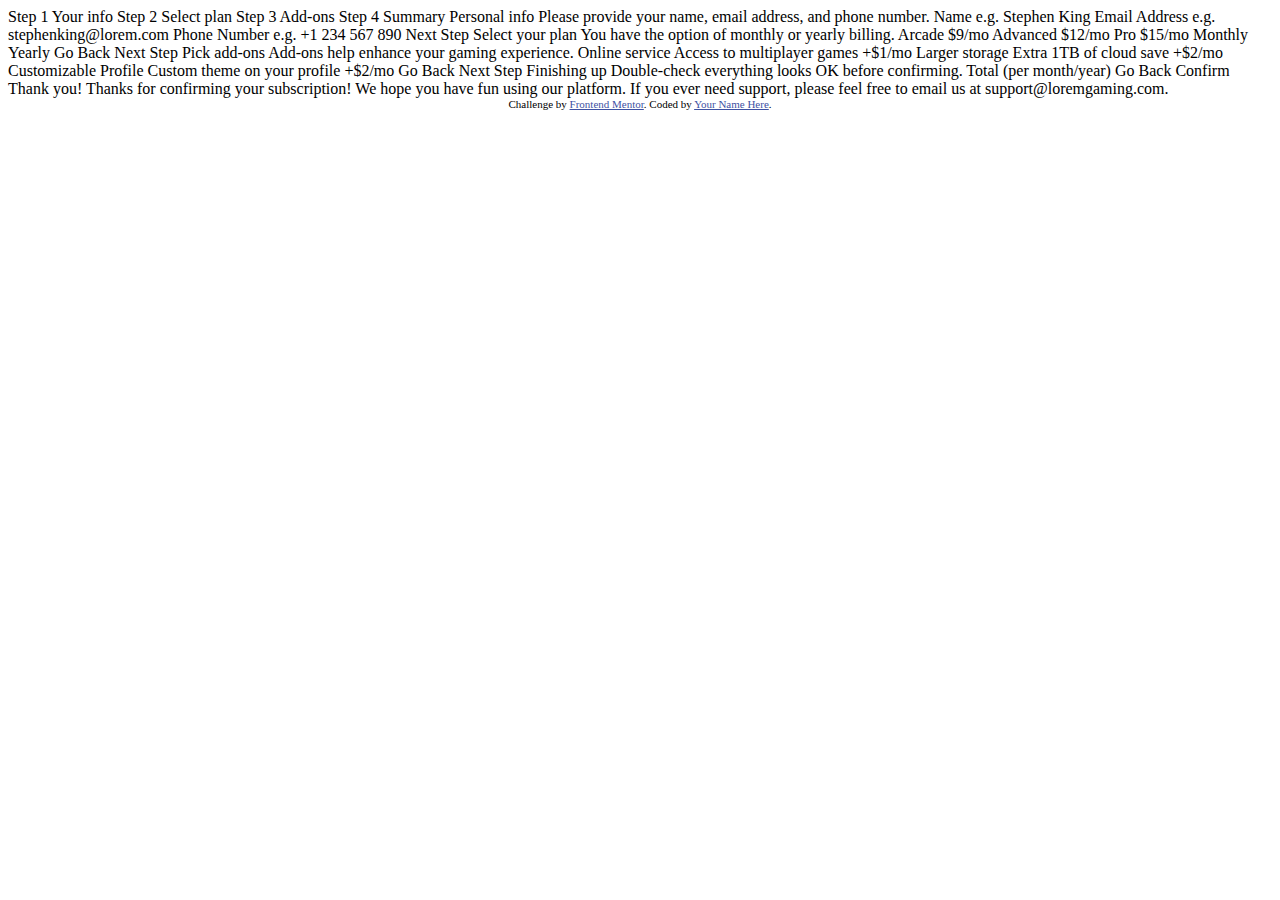
==== index.html @ d8059295 "Initial commit" ====
<!DOCTYPE html>
<html lang="en">
<head>
  <meta charset="UTF-8">
  <meta name="viewport" content="width=device-width, initial-scale=1.0"> <!-- displays site properly based on user's device -->

  <link rel="icon" type="image/png" sizes="32x32" href="./assets/images/favicon-32x32.png">
  
  <title>Frontend Mentor | Multi-step form</title>

  <!-- Feel free to remove these styles or customise in your own stylesheet 👍 -->
  <style>
    .attribution { font-size: 11px; text-align: center; }
    .attribution a { color: hsl(228, 45%, 44%); }
  </style>
</head>
<body>

  <!-- Sidebar start -->

  Step 1
  Your info

  Step 2
  Select plan

  Step 3
  Add-ons

  Step 4
  Summary

  <!-- Sidebar end -->

  <!-- Step 1 start -->

  Personal info
  Please provide your name, email address, and phone number.

  Name
  e.g. Stephen King

  Email Address
  e.g. stephenking@lorem.com

  Phone Number
  e.g. +1 234 567 890

  Next Step

  <!-- Step 1 end -->

  <!-- Step 2 start -->

  Select your plan
  You have the option of monthly or yearly billing.

  Arcade
  $9/mo

  Advanced
  $12/mo

  Pro
  $15/mo

  Monthly
  Yearly

  Go Back
  Next Step

  <!-- Step 2 end -->

  <!-- Step 3 start -->

  Pick add-ons
  Add-ons help enhance your gaming experience.

  Online service
  Access to multiplayer games
  +$1/mo

  Larger storage
  Extra 1TB of cloud save
  +$2/mo

  Customizable Profile
  Custom theme on your profile
  +$2/mo

  Go Back
  Next Step

  <!-- Step 3 end -->

  <!-- Step 4 start -->

  Finishing up
  Double-check everything looks OK before confirming.

  <!-- Dynamically add subscription and add-on selections here -->

  Total (per month/year)

  Go Back
  Confirm

  <!-- Step 4 end -->

  <!-- Step 5 start -->

  Thank you!

  Thanks for confirming your subscription! We hope you have fun 
  using our platform. If you ever need support, please feel free 
  to email us at support@loremgaming.com.

  <!-- Step 5 end -->
  
  <div class="attribution">
    Challenge by <a href="https://www.frontendmentor.io?ref=challenge" target="_blank">Frontend Mentor</a>. 
    Coded by <a href="#">Your Name Here</a>.
  </div>
</body>
</html>
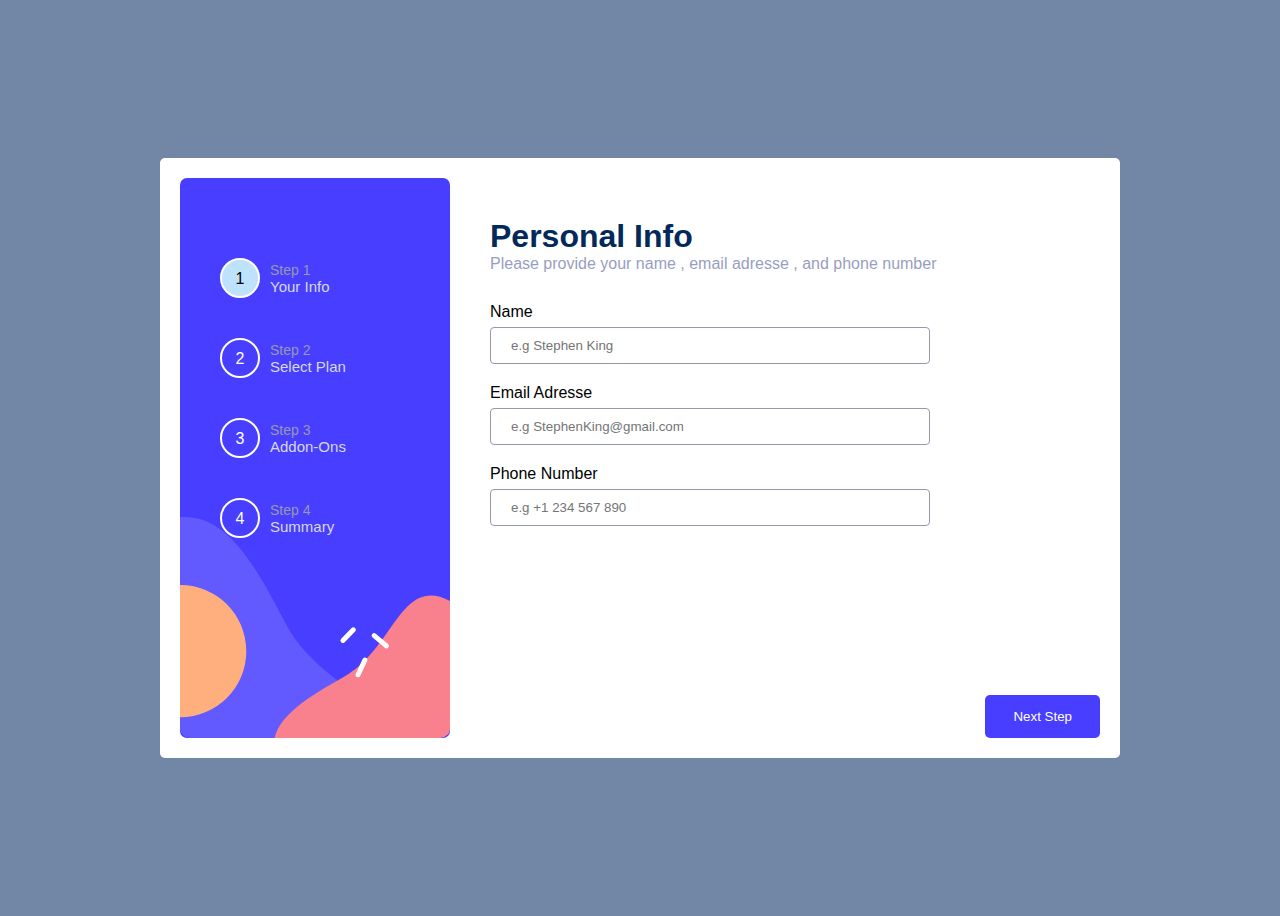
==== commit 36999007: "Update" ====
--- a/index.html
+++ b/index.html
@@ -1,126 +1,204 @@
 <!DOCTYPE html>
 <html lang="en">
 <head>
-  <meta charset="UTF-8">
-  <meta name="viewport" content="width=device-width, initial-scale=1.0"> <!-- displays site properly based on user's device -->
-
-  <link rel="icon" type="image/png" sizes="32x32" href="./assets/images/favicon-32x32.png">
-  
-  <title>Frontend Mentor | Multi-step form</title>
-
-  <!-- Feel free to remove these styles or customise in your own stylesheet 👍 -->
-  <style>
-    .attribution { font-size: 11px; text-align: center; }
-    .attribution a { color: hsl(228, 45%, 44%); }
-  </style>
+    <meta charset="UTF-8">
+    <meta name="viewport" content="width=device-width, initial-scale=1.0">
+    <link rel="stylesheet" href="style.css">
+    <title>Multi-step form</title>
 </head>
 <body>
+    <div class="Container">
+        <div class="Steps">
+            <div class="Step First">
+                <span class="activeStep">1</span>
+                <div class="Step1">
+                    <h5>Step 1</h5>
+                    <h6>Your Info</h6>
+                </div>
+            </div>
+            <div class="Step Second">
+                <span>2</span>
+                <div class="Step2">
+                    <h5>Step 2</h5>
+                    <h6>Select Plan</h6>
+                </div>
+            </div>
+            <div class="Step Third">
+                <span>3</span>
+                <div class="Step3">
+                    <h5>Step 3</h5>
+                    <h6>Addon-Ons</h6>
 
-  <!-- Sidebar start -->
+                </div>
+            </div>
+            <div class="Step Forth">
+                <span>4</span>
+                <div class="Step4">
+                    <h5>Step 4</h5>
+                    <h6>Summary</h6>
+                </div>
+            </div>
+        </div>
+        <div class="FirstStepInfo" id="StepOne">
+            <div class="Title">
+                <h1>Personal Info</h1>
+                <span>Please provide your name , email adresse , and phone number</span>
+            </div>
+            <div id="ErrMsg">
+                <!-- <h4>Error Msg</h4> -->
+            </div>
+            <form class="Inputs">
+                <div class="Ipn">
+                    <label for="">Name</label>
+                    <input id="Name" type="text" placeholder="e.g Stephen King">
+                </div>
+                <div class="Ipn">
+                    <label for="">Email Adresse</label>
+                    <input id="Mail" type="text" placeholder="e.g StephenKing@gmail.com">
+                </div>
+                <div class="Ipn">
+                    <label for="">Phone Number</label>
+                    <input id="Phone" type="text" placeholder="e.g +1 234 567 890">
+                </div>
+                <button type="submit" onclick="Submit()">Next Step</button>
 
-  Step 1
-  Your info
-
-  Step 2
-  Select plan
-
-  Step 3
-  Add-ons
-
-  Step 4
-  Summary
-
-  <!-- Sidebar end -->
-
-  <!-- Step 1 start -->
-
-  Personal info
-  Please provide your name, email address, and phone number.
-
-  Name
-  e.g. Stephen King
-
-  Email Address
-  e.g. stephenking@lorem.com
-
-  Phone Number
-  e.g. +1 234 567 890
-
-  Next Step
-
-  <!-- Step 1 end -->
-
-  <!-- Step 2 start -->
-
-  Select your plan
-  You have the option of monthly or yearly billing.
-
-  Arcade
-  $9/mo
-
-  Advanced
-  $12/mo
-
-  Pro
-  $15/mo
-
-  Monthly
-  Yearly
-
-  Go Back
-  Next Step
-
-  <!-- Step 2 end -->
-
-  <!-- Step 3 start -->
-
-  Pick add-ons
-  Add-ons help enhance your gaming experience.
-
-  Online service
-  Access to multiplayer games
-  +$1/mo
-
-  Larger storage
-  Extra 1TB of cloud save
-  +$2/mo
-
-  Customizable Profile
-  Custom theme on your profile
-  +$2/mo
-
-  Go Back
-  Next Step
-
-  <!-- Step 3 end -->
-
-  <!-- Step 4 start -->
-
-  Finishing up
-  Double-check everything looks OK before confirming.
-
-  <!-- Dynamically add subscription and add-on selections here -->
-
-  Total (per month/year)
-
-  Go Back
-  Confirm
-
-  <!-- Step 4 end -->
-
-  <!-- Step 5 start -->
-
-  Thank you!
-
-  Thanks for confirming your subscription! We hope you have fun 
-  using our platform. If you ever need support, please feel free 
-  to email us at support@loremgaming.com.
-
-  <!-- Step 5 end -->
-  
-  <div class="attribution">
-    Challenge by <a href="https://www.frontendmentor.io?ref=challenge" target="_blank">Frontend Mentor</a>. 
-    Coded by <a href="#">Your Name Here</a>.
-  </div>
+            </form>
+        </div>
+        <div class="SecondStepInfo" id="StepTwo">
+            <div class="Title">
+                <h1>Select your plan</h1>
+                <span>You have the option of monthly or yearly biling.</span>
+            </div>
+            <div id="ErrMsg">
+                <!-- <h4>Error Msg</h4> -->
+            </div>
+            <div class="Options" id="Options">
+                <!-- <div class="Opt">
+                    <input type="radio" id="Arcade" name="T">
+                    <div class="OPPT">
+                        <img src="/assets/images/icon-arcade.svg" alt="">
+                        <label for="Arcade">Arcade</label>
+                        <span>$9/mo</span>
+                    </div>
+                </div>
+                <div class="Opt">
+                    <input type="radio" id="Advanced" name="T">
+                    <div class="OPPT">
+                        <img src="/assets/images/icon-advanced.svg" alt="">
+                        <label for="Advanced">Advanced</label>
+                        <span>$9/mo</span>
+                    </div>
+                </div>
+                <div class="Opt">
+                    <input type="radio" id="Pro" name="T">
+                    <div class="OPPT">
+                        <img src="/assets/images/icon-pro.svg" alt="">
+                        <label for="Pro">Pro</label>
+                        <span>$9/mo</span>
+                    </div>
+                </div> -->
+            </div>
+            <div class="MY">
+                <div class="MO_YR">
+                    <h3>Monthly</h3>
+                    <div class="Btn_Mo_Yr" id="MY" data-value="Monthly">
+                        <div class="circle" id="circel">
+                            
+                        </div>
+                    </div>
+                    <h3>Yearly</h3>
+                </div>
+            </div>
+            <a class="bk">Back</a>
+            <button class="NS" onclick="getPlan()">Next Step</button>
+        </div>
+        <div class="ThirdtStepInfo" id="StepThree">
+            <div class="Title">
+                <h1>Pick add-ons</h1>
+                <span>Add-ons help enhance your gaming experience.</span>
+            </div>
+            <div class="Servicess" id="ServiceClass">
+                <!-- <input type="checkbox" name="" id="sv1">
+                <label for="sv1" class="Service Online">
+                    <div class="ServiceInput">
+                        <div class="Text">
+                            <h4>Online Services</h4>
+                            <span>Acces to multiplayer games</span>
+                        </div>
+                    </div>
+                    <div>
+                        <span>+$1/mo</span>
+                    </div>
+                </label>
+                <input type="checkbox" name="" id="sv2">
+                <label for="sv2" class="Service Storage">
+                    <div class="ServiceInput">
+                        <div class="Text">
+                            <h4>Larger Storage</h4>
+                            <span>Extra 1TB of cloud save</span>
+                        </div>
+                    </div>
+                    <div>
+                        <span>+$2/mo</span>
+                    </div>
+                </label>
+                <input type="checkbox" name="" id="sv3">
+                <label for="sv3" class="Service Profile">
+                    <div class="ServiceInput">
+                        <div class="Text">
+                            <h4>Customizalbe Profile</h4>
+                            <span>Custom theme on your profile</span>
+                        </div>
+                    </div>
+                    <div>
+                        <span>+$2/mo</span>
+                    </div>
+                </label> -->
+            </div>
+            <a class="bk">Back</a>
+            <button class="NS" onclick="getServices()">Next Step</button>
+        </div>
+        <div class="forthtStepInfo" id="StepFor">
+            <div class="Title">
+                <h1>Finishinf up</h1>
+                <span>Double check everything looks Ok before confirming</span>
+            </div>
+            <div class="Confirm">
+                <div class="PlanInfo" id="PlanInfo">
+                    <!-- <div class="">
+                        <h4>Arcade (Monthly)</h4>
+                        <span class="change">Change</span>
+                    </div>
+                    <div class="">
+                        <span class="price">$9/mo</span>
+                    </div> -->
+                </div>
+                <hr>
+                <div class="GetService" id="GetService">
+                    <!-- <div class="Serv">
+                        <h5>Online servive</h5>
+                        <span>+$1/mo</span>
+                    </div>
+                    <div class="Serv">
+                        <h5>Larger Storage</h5>
+                        <span>+$2/mo</span>
+                    </div> -->
+                </div>
+            </div>
+            <div class="Total" id="Total">
+                <!-- <h5>Total (per month)</h5>
+                <span class="TotalPrice">+$12/mo</span> -->
+            </div>
+            <a class="bk">Back</a>
+            <button class="NS" onclick="Finish()">Confirm</button>
+        </div>
+        <div class="ThankYouStepInfo" id="Finish">
+            <img src="/assets/images/icon-thank-you.svg" alt="">
+            <h1>Thank you !</h1>
+            <p>Thanks for confirming your subscription! We hope you have Fun using our platform .If you ever need support
+            , please feel Free to email us at support support@lorem.com</p>
+        </div>
+    </div>
+    <script src="main.js"></script>
 </body>
-</html>
+</html>--- a/style.css
+++ b/style.css
@@ -0,0 +1,362 @@
+*{
+    font-family: Arial, Helvetica, sans-serif;
+    box-sizing: border-box;
+}
+body{
+    height: 100vh;
+    display: flex;
+    justify-content: center;
+    align-items: center;
+    background-color: #7287a5;
+}
+.Container{
+    display: flex;
+    border-radius: 5px;
+    width: 60em;
+    height: 600px;
+    padding: 20px;
+    background-color: white;
+
+}
+.Steps{
+    flex: 1;
+    background-color: #483EFF;
+    background-image: url(/assets/images/bg-sidebar-desktop.svg);
+    background-repeat: no-repeat;
+    background-position: bottom;
+    background-size: cover;
+    padding: 40px;
+    border-radius: 7px;
+}
+.FirstStepInfo{
+    flex: 3;
+    padding: 40px;
+    border-radius: 7px;
+    position: relative;
+
+}   
+.Step{
+    display: flex;
+    align-items: center;
+    gap: 10px;
+    /* padding: 0 40px; */
+    margin: 40px 0;
+}
+.Step span{
+    border-radius: 50%;
+    height: 40px;
+    width: 40px;
+    text-align: center;
+    padding: 10px;
+    border: 2px solid white;
+    color: white;
+}
+.activeStep {
+    background-color: #BEE1FC;
+    color: black !important;
+}
+.Steps .Step h5,.Steps h6{
+    margin: 0;
+}
+h5{
+    color: hsl(231, 11%, 63%);
+    font-size: 14px;
+    font-weight: 200;
+}
+h6{
+    color: hsl(229, 24%, 87%);
+    font-size: 15px;
+    font-weight: 400;
+
+}
+.Inputs{
+    display: flex;
+    flex-direction: column;
+    gap: 20px;
+}
+.Ipn {
+    display: flex;
+    flex-direction: column;
+    gap: 6px;
+}
+.Ipn input {
+    width: 440px;
+    padding: 10px 20px;
+    border-radius: 4px;
+    border: 1px solid hsl(231, 11%, 63%);
+}
+.Title{
+    margin-bottom: 30px;
+}
+.Title h1{
+    margin: 0;
+}
+.FirstStepInfo button{
+    padding: 14px 28px;
+    background-color: #483EFF;
+    color: white;
+    border: none;
+    border-radius: 5px;
+    position: absolute;
+    right: 0;
+    bottom: 0;
+    cursor: pointer;
+}
+.FirstStepInfo button:hover{
+    transform: scale(1.05);
+}
+/*---------------------------------------------------------------------------------------------------*/
+.SecondStepInfo{
+    flex: 3;
+    padding: 40px;
+    border-radius: 7px;
+    position: relative;
+    display: none;
+
+}
+.Options{
+    box-sizing: border-box;
+    display: flex;
+    justify-content: center;
+    gap: 20px;
+}
+.Opt{
+    height: fit-content;
+    position: relative;
+    border-radius: 7px;
+}
+.Opt input{
+    position: absolute;
+    height: 100%;
+    width: 100%;
+    margin: 0;
+    padding: 0;
+    cursor: pointer;
+    z-index: 0;
+    opacity: 0;
+}
+.OPPT{
+    border: 1px solid hsl(231, 11%, 63%);
+    height: 180px;
+    display: flex;
+    flex-direction: column;
+    align-items: center;
+    justify-content: center;
+    width: 170px;
+    flex: 1;
+    border-radius: 7px;
+    gap: 10px;
+}
+.Opt:hover{
+    border: 2px solid #483EFF;
+    transform: scale(1.01);
+}
+
+input:checked + .OPPT{
+    background-color: hsl(229, 24%, 87%);
+}
+.Btn_Mo_Yr{
+    box-sizing: border-box;
+    background-color: hsl(213, 96%, 18%);
+    width: 50px;
+    height: 23px;
+    border-radius: 10px;
+    display: flex;
+    align-items: center;
+    position: relative;
+    cursor: pointer;    
+}
+.circle{
+    width: 15px;
+    height: 15px;
+    background-color: white;
+    border-radius: 50%;
+    position: absolute;
+    margin: 5px;
+}
+.MO_YR{
+    display: flex;
+    justify-content: center;
+    align-items: center;
+    gap: 50px;
+    padding: 0 50px;
+    background-color: #7287a548;
+    border-radius: 5px;
+}
+.MY{
+    /* border: 10px solid red; */
+    width: 100%;
+    display: flex;
+    justify-content: center;
+    align-items: center;
+    margin-top: 20px;
+}
+.NS{
+    padding: 14px 28px;
+    background-color: #483EFF;
+    color: white;
+    border: none;
+    border-radius: 5px;
+    position: absolute;
+    right: 0;
+    bottom: 0;
+    cursor: pointer;
+}
+.SecondStepInfo button:hover{
+    transform: scale(1.05);
+}
+.bk{
+    padding: 14px 28px;
+    color: hsl(213, 96%, 18%);
+    border: none;
+    border-radius: 5px;
+    position: absolute;
+    left: 0;
+    bottom: 0;
+    cursor: pointer;
+}
+.SecondStepInfo button:hover{
+    transform: scale(1.05);
+}
+
+/*-------------------------------------------------------------*/
+.ThirdtStepInfo{
+    flex: 3;
+    padding: 40px;
+    border-radius: 7px;
+    position: relative;
+    display: none;
+}
+.Servicess{
+    display: flex;
+    flex-direction: column;
+    gap: 20px;
+}
+.Service{
+    display: flex;
+    border: 1px solid hsl(231, 11%, 63%);
+    border-radius: 8px;
+    align-items: center;
+    justify-content: space-between;
+    height: 100px;
+    background-color: hsl(229, 24%, 97%);
+    padding: 0 20px;
+}
+.ServiceInput{
+    display: flex;
+    align-items: center;
+    gap: 10px;
+    position: relative;
+}
+.ServiceInput h4{
+    margin: 6px 0;
+}
+.Service:hover{
+    border: 2px solid #483EFF;
+    transform: scale(1.01);
+}
+#sv1,#sv2,#sv3{
+    display: none;
+}
+#sv1:checked + .Service,#sv2:checked + .Service,#sv3:checked + .Service{
+    background-color: #483EFF;
+    color: white;
+}
+/*-------------------------------------------------------------*/
+.forthtStepInfo{
+    flex: 3;
+    padding: 40px;
+    border-radius: 7px;
+    position: relative;
+    display: flex;
+    flex-direction: column;
+    align-items: center;
+    display: none;
+}
+.forthtStepInfo .Title{
+    width: 100%;
+}
+.Confirm{
+    background-color: hsl(229, 24%, 97%);
+    width: 500px;
+    height: fit-content;
+    padding: 20px;
+
+}
+.PlanInfo{
+    width: 100%;
+    display: flex;
+    align-items: center;
+    justify-content: space-between;
+}
+.PlanInfo h4{
+    margin: 7px 0;
+}
+.change{
+    color: #483EFF;
+    font-size: 16px;
+    cursor: pointer;
+}
+.change:hover{
+    text-decoration: underline;
+}
+.PlanInfo .price{
+    color: hsl(213, 96%, 18%);
+    font-weight: 900;
+}
+.GetService{
+    display: flex;
+    flex-direction: column;
+}
+.Serv{
+    display: flex;
+    justify-content: space-between;
+    align-items: center;
+}
+.Serv h5{
+    margin: 7px 0;
+}
+.Total{
+    width: 500px;
+    padding: 20px;
+    height: fit-content;
+    display: flex;
+    align-items: center;
+    justify-content: space-between;
+}
+.TotalPrice{
+    color: #483EFF;
+    font-size: 20px;
+    font-weight: 900;
+}
+/*----------------------------------------------*/
+.Title h1{
+    color: hsl(213, 96%, 18%);
+}
+.Title span{
+    color: hsl(229, 24%, 67%);
+}
+.ErrMsg{
+    color: red;
+    text-decoration: underline;
+    display: none;
+}
+/*------------------------------------------*/
+.ThankYouStepInfo{
+    flex: 3;
+    padding: 40px;
+    border-radius: 7px;
+    position: relative;
+    display: flex;
+    flex-direction: column;
+    align-items: center;
+    justify-content: center;
+    display: none;
+}
+.ThankYouStepInfo h1{
+    color: hsl(213, 96%, 18%);
+}
+.ThankYouStepInfo p{
+    color: hsl(233, 5%, 47%);
+    text-align: center;
+}